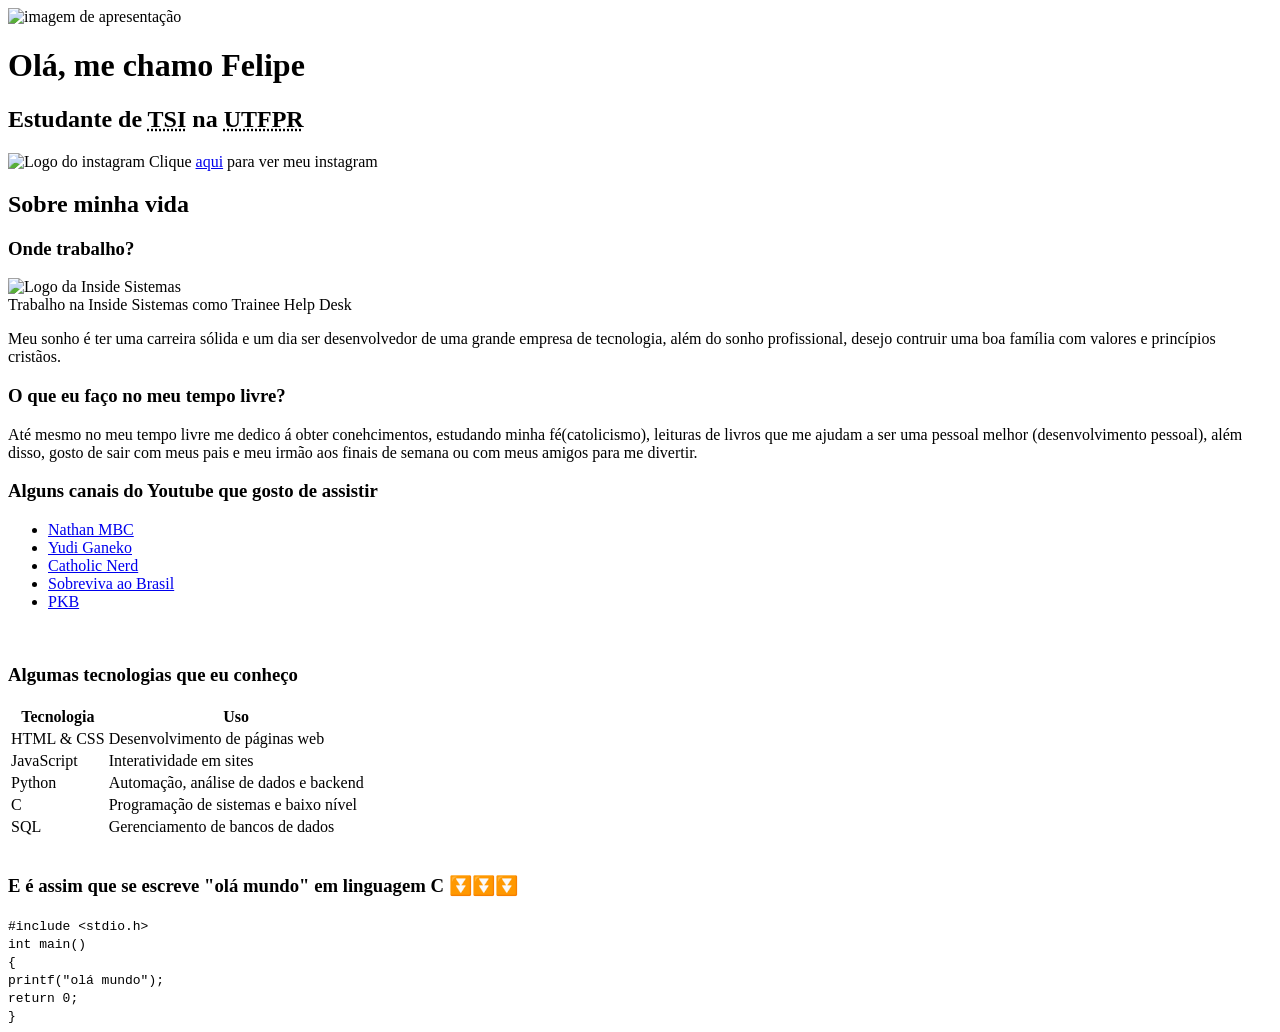
==== sitefront1.html @ 3d43f68d "HTML & CSS" ====
<!DOCTYPE html>
<html lang="pt-br">
<head>
    <meta charset="UTF-8">
    <meta name="viewport" content="width=device-width, initial-scale=1.0">
    <title>Meu site</title>
    
</head>
<body>
    <div id="apresentacao">
        <img src="imagens/perfil.jpg" alt="imagem de apresentação" id="perfil">
        <h1>Olá, me chamo Felipe</h1>
        <h2>Estudante de <abbr title="Tecnologia em Sistemas Para Internet">TSI</abbr> na <abbr title="Universidade Tecnológica Federal do Paraná">UTFPR</abbr></h2>
        <picture id="instagram">
            <img src="imagens/Instagram_icon.png" alt="Logo do instagram">
            <span>Clique <a href="https://www.instagram.com/felps_gs_" target="_blank">aqui</a> para ver meu instagram</span>
        </picture>
    
    </div>
    <div id="sonho">
        <h2>Sobre minha vida</h2>
        <h3>Onde trabalho?</h3>
        <picture>
            <img src="imagens/inside_sistemas_logo.jpeg" alt="Logo da Inside Sistemas">
            <figcaption>Trabalho na Inside Sistemas como Trainee Help Desk</figcaption>
        </picture>
        <p>Meu sonho é ter uma carreira sólida e um dia ser desenvolvedor de uma grande empresa de tecnologia, além do sonho profissional, desejo contruir uma boa família com valores e princípios cristãos.</p>
    </div>
    <div id="descricao">
        <h3>O que eu faço no meu tempo livre?</h3>
        <p>Até mesmo no meu tempo livre me dedico á obter conehcimentos, estudando minha fé(catolicismo), leituras de livros que me ajudam a ser uma pessoal melhor (desenvolvimento pessoal), além disso, gosto de sair com meus pais e meu irmão aos finais de semana ou com meus amigos para me divertir.</p>
    </div>

    <div id="canaisfavoritos">
        <h3>Alguns canais do Youtube que gosto de assistir</h3>
        <ul>
            <li><a href="https://www.youtube.com/@mbcnate" target="_blank">Nathan MBC</a></li>
            <li><a href="https://www.youtube.com/@yudiganeko" target="_blank">Yudi Ganeko</a></li>
            <li><a href="https://www.youtube.com/@catholic_Nerd" target="_blank">Catholic Nerd</a></li>
            <li><a href="https://www.youtube.com/@sobrevivaaobrasil" target="_blank">Sobreviva ao Brasil</a></li>
            <li><a href="https://www.youtube.com/@PKBJMJ" target="_blank">PKB</a></li>
        </ul>
    </div>
    <br>
    <h3 id="titulotabela">Algumas tecnologias que eu conheço</h3>
    <table id="tecnologiaseusos">
        <tr>
            <th>Tecnologia</th>
            <th>Uso</th>
        </tr>
        <tr>
            <td>HTML & CSS</td>
            <td>Desenvolvimento de páginas web</td>
        </tr>
        <tr>
            <td>JavaScript</td>
            <td>Interatividade em sites</td>
        </tr>
        <tr>
            <td>Python</td>
            <td>Automação, análise de dados e backend</td>
        </tr>
        <tr>
            <td>C</td>
            <td>Programação de sistemas e baixo nível</td>
        </tr>
        <tr>
            <td>SQL</td>
            <td>Gerenciamento de bancos de dados</td>
        </tr>
    </table>
    <br>
    <h3>E é assim que se escreve "olá mundo" em linguagem C ⏬⏬⏬</h3>
    <code>
        #include &lt;stdio.h&gt;
        <br>
            int main() <br>
            { <br>
                printf("olá mundo"); <br>
                return 0; <br>
            }
    </code>
</body>
</html>
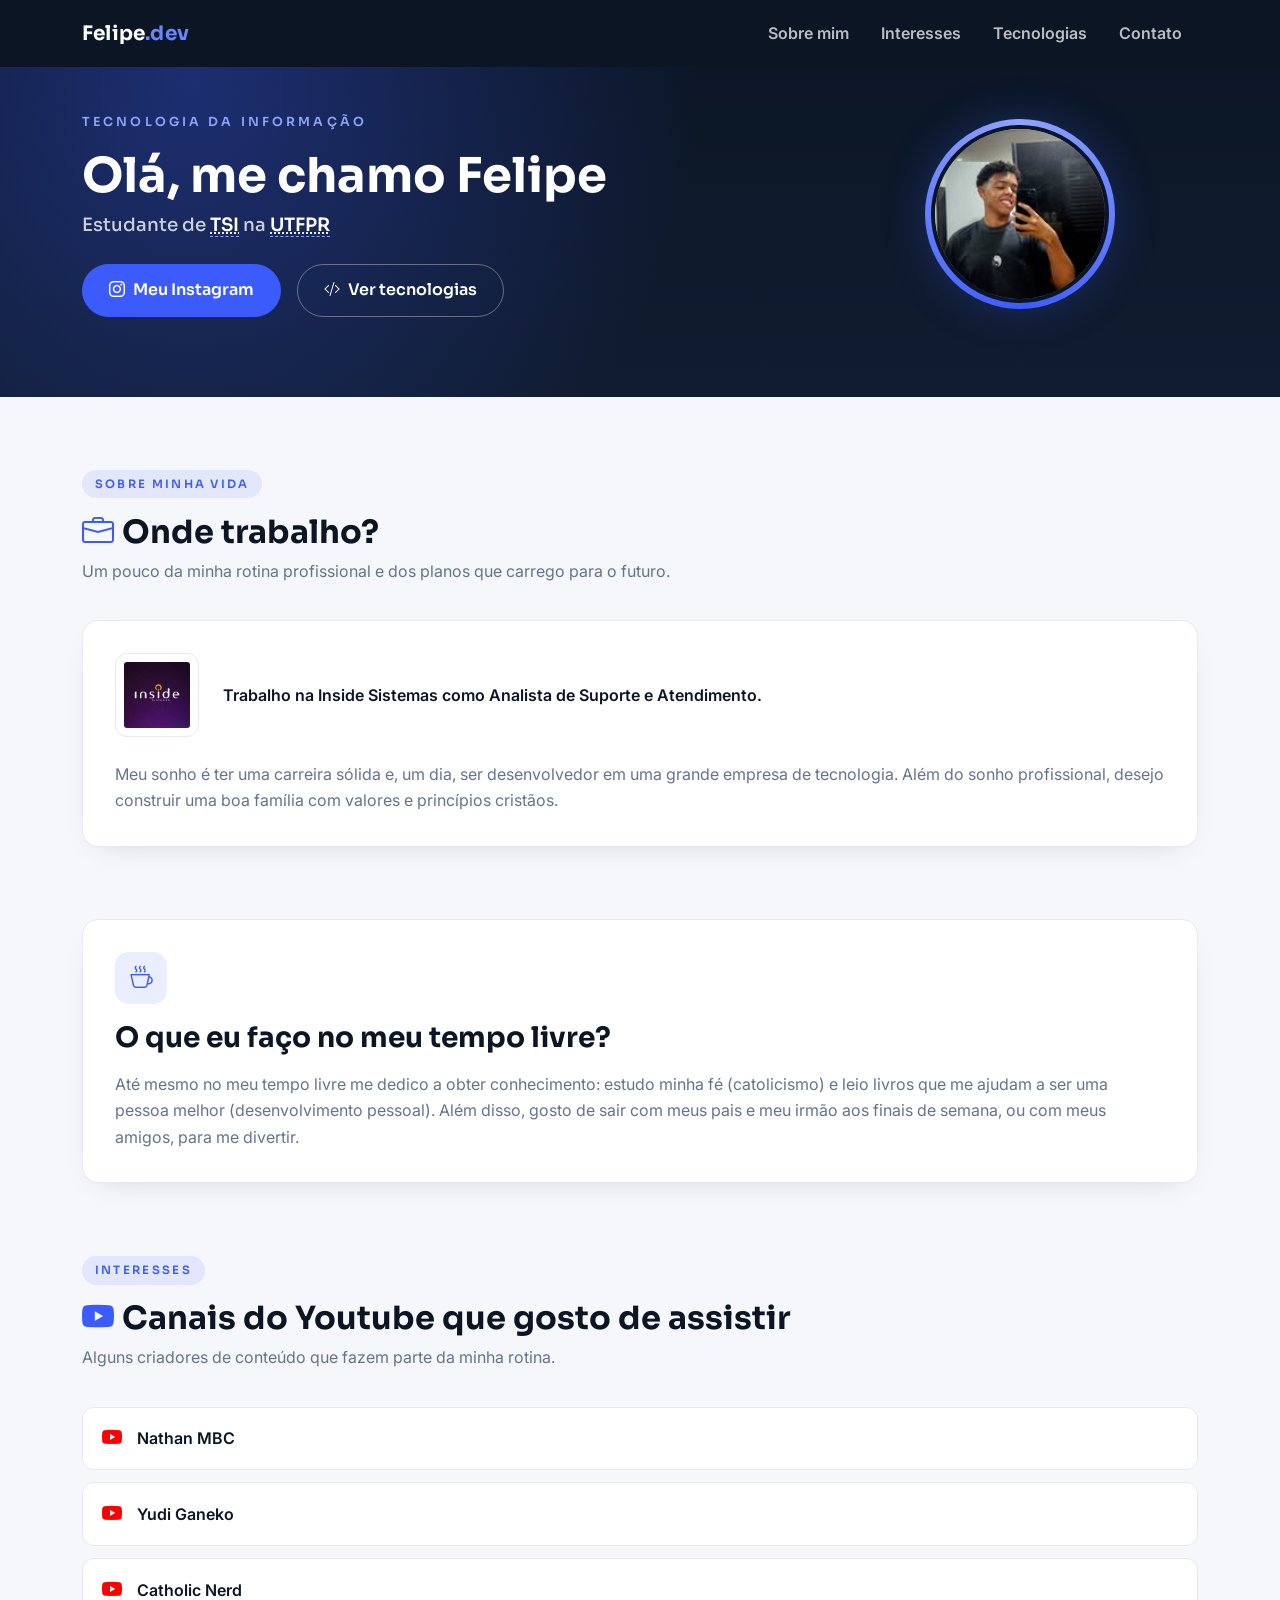
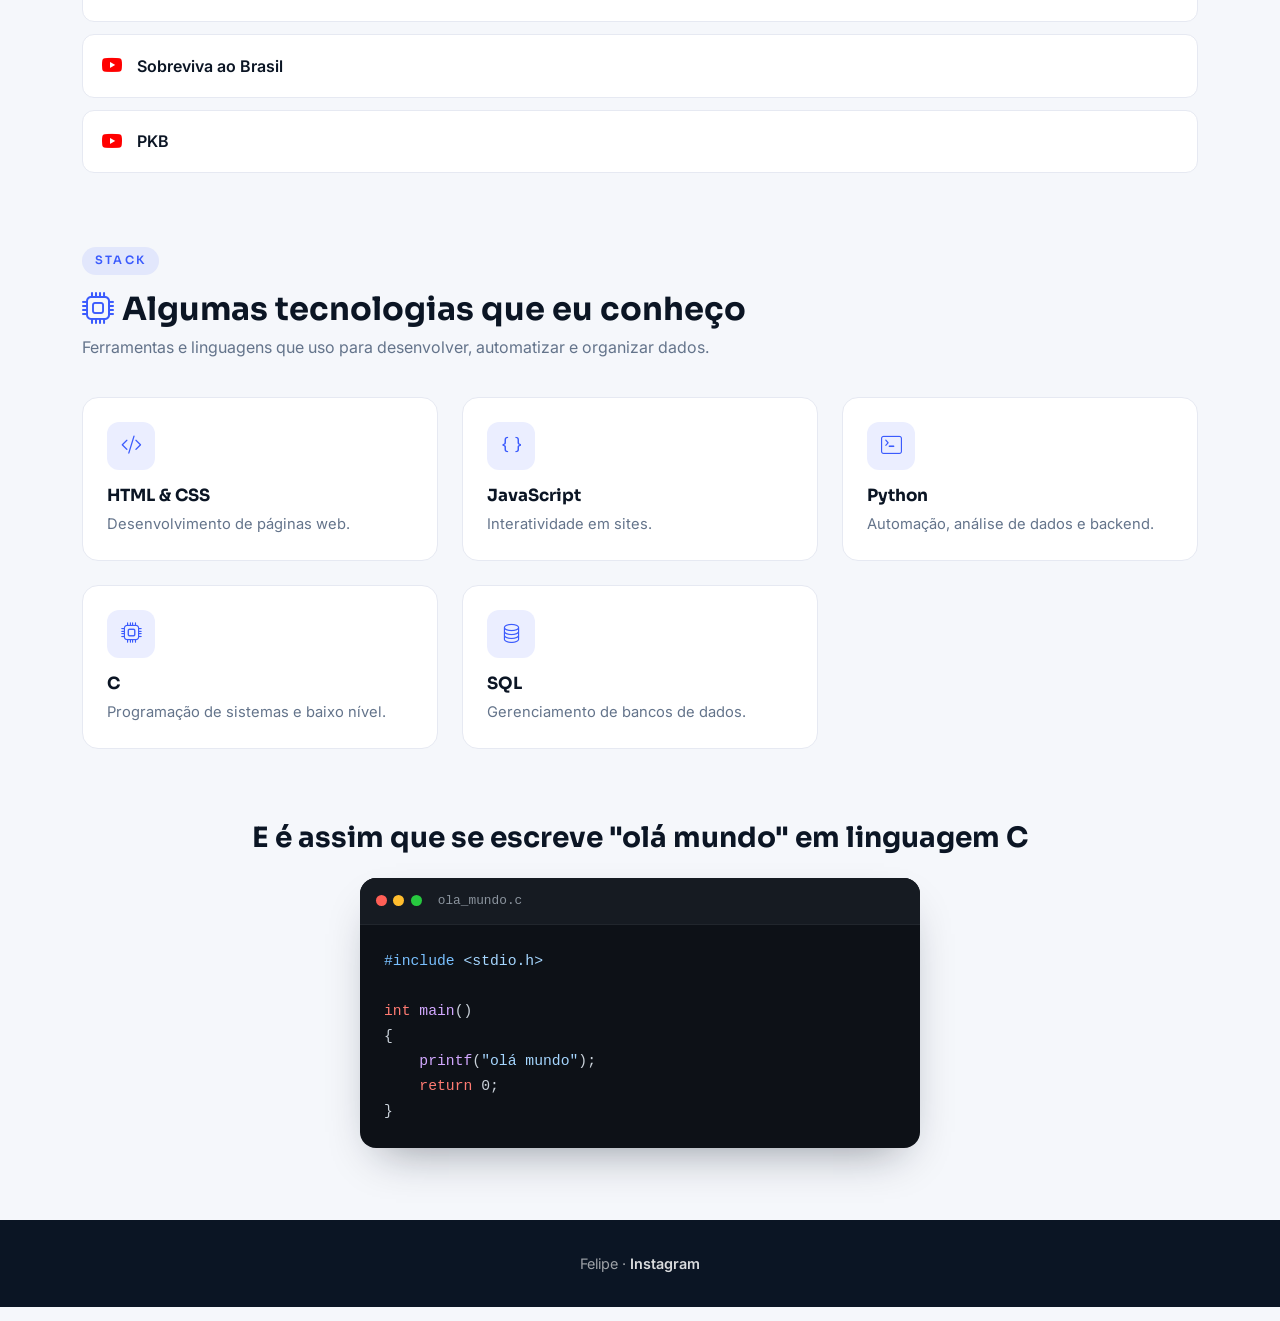
==== commit 876762d6: "Bootstrap & CSS adicionados" ====
--- a/sitefront1.html
+++ b/sitefront1.html
@@ -3,82 +3,185 @@
 <head>
     <meta charset="UTF-8">
     <meta name="viewport" content="width=device-width, initial-scale=1.0">
-    <title>Meu site</title>
-    
+    <title>Felipe &mdash; Estudante de TSI &amp; Analista de Suporte</title>
+    <meta name="description" content="Portfólio pessoal de Felipe, estudante de Tecnologia em Sistemas para Internet na UTFPR e Analista de Suporte e Atendimento na Inside Sistemas.">
+
+    <link rel="preconnect" href="https://fonts.googleapis.com">
+    <link rel="preconnect" href="https://fonts.gstatic.com" crossorigin>
+    <link href="https://fonts.googleapis.com/css2?family=Sora:wght@500;600;700&family=Inter:wght@400;500;600&display=swap" rel="stylesheet">
+
+    <link href="https://cdn.jsdelivr.net/npm/bootstrap@5.3.7/dist/css/bootstrap.min.css" rel="stylesheet">
+    <link href="https://cdn.jsdelivr.net/npm/bootstrap-icons@1.11.3/font/bootstrap-icons.min.css" rel="stylesheet">
+
+    <link rel="stylesheet" type="text/css" href="style.css">
 </head>
 <body>
-    <div id="apresentacao">
-        <img src="imagens/perfil.jpg" alt="imagem de apresentação" id="perfil">
-        <h1>Olá, me chamo Felipe</h1>
-        <h2>Estudante de <abbr title="Tecnologia em Sistemas Para Internet">TSI</abbr> na <abbr title="Universidade Tecnológica Federal do Paraná">UTFPR</abbr></h2>
-        <picture id="instagram">
-            <img src="imagens/Instagram_icon.png" alt="Logo do instagram">
-            <span>Clique <a href="https://www.instagram.com/felps_gs_" target="_blank">aqui</a> para ver meu instagram</span>
-        </picture>
-    
-    </div>
-    <div id="sonho">
-        <h2>Sobre minha vida</h2>
-        <h3>Onde trabalho?</h3>
-        <picture>
-            <img src="imagens/inside_sistemas_logo.jpeg" alt="Logo da Inside Sistemas">
-            <figcaption>Trabalho na Inside Sistemas como Trainee Help Desk</figcaption>
-        </picture>
-        <p>Meu sonho é ter uma carreira sólida e um dia ser desenvolvedor de uma grande empresa de tecnologia, além do sonho profissional, desejo contruir uma boa família com valores e princípios cristãos.</p>
-    </div>
-    <div id="descricao">
-        <h3>O que eu faço no meu tempo livre?</h3>
-        <p>Até mesmo no meu tempo livre me dedico á obter conehcimentos, estudando minha fé(catolicismo), leituras de livros que me ajudam a ser uma pessoal melhor (desenvolvimento pessoal), além disso, gosto de sair com meus pais e meu irmão aos finais de semana ou com meus amigos para me divertir.</p>
-    </div>
 
-    <div id="canaisfavoritos">
-        <h3>Alguns canais do Youtube que gosto de assistir</h3>
-        <ul>
-            <li><a href="https://www.youtube.com/@mbcnate" target="_blank">Nathan MBC</a></li>
-            <li><a href="https://www.youtube.com/@yudiganeko" target="_blank">Yudi Ganeko</a></li>
-            <li><a href="https://www.youtube.com/@catholic_Nerd" target="_blank">Catholic Nerd</a></li>
-            <li><a href="https://www.youtube.com/@sobrevivaaobrasil" target="_blank">Sobreviva ao Brasil</a></li>
-            <li><a href="https://www.youtube.com/@PKBJMJ" target="_blank">PKB</a></li>
-        </ul>
-    </div>
-    <br>
-    <h3 id="titulotabela">Algumas tecnologias que eu conheço</h3>
-    <table id="tecnologiaseusos">
-        <tr>
-            <th>Tecnologia</th>
-            <th>Uso</th>
-        </tr>
-        <tr>
-            <td>HTML & CSS</td>
-            <td>Desenvolvimento de páginas web</td>
-        </tr>
-        <tr>
-            <td>JavaScript</td>
-            <td>Interatividade em sites</td>
-        </tr>
-        <tr>
-            <td>Python</td>
-            <td>Automação, análise de dados e backend</td>
-        </tr>
-        <tr>
-            <td>C</td>
-            <td>Programação de sistemas e baixo nível</td>
-        </tr>
-        <tr>
-            <td>SQL</td>
-            <td>Gerenciamento de bancos de dados</td>
-        </tr>
-    </table>
-    <br>
-    <h3>E é assim que se escreve "olá mundo" em linguagem C ⏬⏬⏬</h3>
-    <code>
-        #include &lt;stdio.h&gt;
-        <br>
-            int main() <br>
-            { <br>
-                printf("olá mundo"); <br>
-                return 0; <br>
-            }
-    </code>
+    <!-- ===== NAVBAR ===== -->
+    <nav class="navbar navbar-expand-lg pf-navbar fixed-top">
+        <div class="container">
+            <a class="navbar-brand" href="#top">Felipe<span>.dev</span></a>
+            <button class="navbar-toggler" type="button" data-bs-toggle="collapse" data-bs-target="#pfNav" aria-controls="pfNav" aria-expanded="false" aria-label="Abrir menu">
+                <span class="navbar-toggler-icon"></span>
+            </button>
+            <div class="collapse navbar-collapse" id="pfNav">
+                <ul class="navbar-nav ms-auto">
+                    <li class="nav-item"><a class="nav-link" href="#sonho">Sobre mim</a></li>
+                    <li class="nav-item"><a class="nav-link" href="#canaisfavoritos">Interesses</a></li>
+                    <li class="nav-item"><a class="nav-link" href="#tecnologias">Tecnologias</a></li>
+                    <li class="nav-item"><a class="nav-link" href="https://www.instagram.com/felps_gs_" target="_blank">Contato</a></li>
+                </ul>
+            </div>
+        </div>
+    </nav>
+
+    <div id="top"></div>
+
+    <!-- ===== APRESENTAÇÃO / HERO ===== -->
+    <header id="apresentacao" class="pf-hero">
+        <div class="container">
+            <div class="row align-items-center gy-4">
+                <div class="col-lg-4 text-center order-lg-2">
+                    <div class="pf-avatar-ring">
+                        <img src="imagens/perfil.jpg" alt="Foto de perfil de Felipe" id="perfil">
+                    </div>
+                </div>
+                <div class="col-lg-8 order-lg-1 text-center text-lg-start">
+                    <p class="pf-eyebrow">Tecnologia da Informação</p>
+                    <h1>Olá, me chamo Felipe</h1>
+                    <h2>Estudante de <abbr title="Tecnologia em Sistemas Para Internet">TSI</abbr> na <abbr title="Universidade Tecnológica Federal do Paraná">UTFPR</abbr></h2>
+                    <div class="d-flex flex-wrap gap-3 justify-content-center justify-content-lg-start">
+                        <a href="https://www.instagram.com/felps_gs_" target="_blank" class="pf-btn-primary">
+                            <i class="bi bi-instagram" aria-hidden="true"></i> Meu Instagram
+                        </a>
+                        <a href="#tecnologias" class="pf-btn-outline">
+                            <i class="bi bi-code-slash" aria-hidden="true"></i> Ver tecnologias
+                        </a>
+                    </div>
+                </div>
+            </div>
+        </div>
+    </header>
+
+    <!-- ===== SOBRE / ONDE TRABALHO ===== -->
+    <section id="sonho" class="pf-section">
+        <div class="container">
+            <span class="pf-kicker">Sobre minha vida</span>
+            <h2 class="pf-section-title"><i class="bi bi-briefcase" aria-hidden="true"></i>Onde trabalho?</h2>
+            <p class="pf-section-sub">Um pouco da minha rotina profissional e dos planos que carrego para o futuro.</p>
+
+            <div class="pf-card">
+                <figure class="pf-work-card m-0">
+                    <img src="imagens/inside_sistemas_logo.jpeg" alt="Logo da Inside Sistemas">
+                    <figcaption>Trabalho na Inside Sistemas como Analista de Suporte e Atendimento.</figcaption>
+                </figure>
+                <p class="pf-dream-text">Meu sonho é ter uma carreira sólida e, um dia, ser desenvolvedor em uma grande empresa de tecnologia. Além do sonho profissional, desejo construir uma boa família com valores e princípios cristãos.</p>
+            </div>
+        </div>
+    </section>
+
+    <!-- ===== TEMPO LIVRE ===== -->
+    <section id="descricao" class="pf-section pt-0">
+        <div class="container">
+            <div class="pf-card">
+                <div class="pf-freetime-icon"><i class="bi bi-cup-hot" aria-hidden="true"></i></div>
+                <h3 class="mb-3">O que eu faço no meu tempo livre?</h3>
+                <p class="mb-0" style="color: var(--muted);">Até mesmo no meu tempo livre me dedico a obter conhecimento: estudo minha fé (catolicismo) e leio livros que me ajudam a ser uma pessoa melhor (desenvolvimento pessoal). Além disso, gosto de sair com meus pais e meu irmão aos finais de semana, ou com meus amigos, para me divertir.</p>
+            </div>
+        </div>
+    </section>
+
+    <!-- ===== CANAIS FAVORITOS ===== -->
+    <section id="canaisfavoritos" class="pf-section pt-0">
+        <div class="container">
+            <span class="pf-kicker">Interesses</span>
+            <h2 class="pf-section-title"><i class="bi bi-youtube" aria-hidden="true"></i>Canais do Youtube que gosto de assistir</h2>
+            <p class="pf-section-sub">Alguns criadores de conteúdo que fazem parte da minha rotina.</p>
+
+            <ul class="pf-channel-list">
+                <li><a class="pf-channel-link" href="https://www.youtube.com/@mbcnate" target="_blank"><i class="bi bi-youtube" aria-hidden="true"></i>Nathan MBC</a></li>
+                <li><a class="pf-channel-link" href="https://www.youtube.com/@yudiganeko" target="_blank"><i class="bi bi-youtube" aria-hidden="true"></i>Yudi Ganeko</a></li>
+                <li><a class="pf-channel-link" href="https://www.youtube.com/@catholic_Nerd" target="_blank"><i class="bi bi-youtube" aria-hidden="true"></i>Catholic Nerd</a></li>
+                <li><a class="pf-channel-link" href="https://www.youtube.com/@sobrevivaaobrasil" target="_blank"><i class="bi bi-youtube" aria-hidden="true"></i>Sobreviva ao Brasil</a></li>
+                <li><a class="pf-channel-link" href="https://www.youtube.com/@PKBJMJ" target="_blank"><i class="bi bi-youtube" aria-hidden="true"></i>PKB</a></li>
+            </ul>
+        </div>
+    </section>
+
+    <!-- ===== TECNOLOGIAS ===== -->
+    <section id="tecnologias" class="pf-section pt-0">
+        <div class="container">
+            <span class="pf-kicker">Stack</span>
+            <h2 class="pf-section-title" id="titulotabela"><i class="bi bi-cpu" aria-hidden="true"></i>Algumas tecnologias que eu conheço</h2>
+            <p class="pf-section-sub">Ferramentas e linguagens que uso para desenvolver, automatizar e organizar dados.</p>
+
+            <div class="row g-4" id="tecnologiaseusos">
+                <div class="col-sm-6 col-lg-4">
+                    <div class="pf-tech-card">
+                        <div class="pf-tech-icon"><i class="bi bi-code-slash" aria-hidden="true"></i></div>
+                        <h4>HTML &amp; CSS</h4>
+                        <p>Desenvolvimento de páginas web.</p>
+                    </div>
+                </div>
+                <div class="col-sm-6 col-lg-4">
+                    <div class="pf-tech-card">
+                        <div class="pf-tech-icon"><i class="bi bi-braces" aria-hidden="true"></i></div>
+                        <h4>JavaScript</h4>
+                        <p>Interatividade em sites.</p>
+                    </div>
+                </div>
+                <div class="col-sm-6 col-lg-4">
+                    <div class="pf-tech-card">
+                        <div class="pf-tech-icon"><i class="bi bi-terminal" aria-hidden="true"></i></div>
+                        <h4>Python</h4>
+                        <p>Automação, análise de dados e backend.</p>
+                    </div>
+                </div>
+                <div class="col-sm-6 col-lg-4">
+                    <div class="pf-tech-card">
+                        <div class="pf-tech-icon"><i class="bi bi-cpu" aria-hidden="true"></i></div>
+                        <h4>C</h4>
+                        <p>Programação de sistemas e baixo nível.</p>
+                    </div>
+                </div>
+                <div class="col-sm-6 col-lg-4">
+                    <div class="pf-tech-card">
+                        <div class="pf-tech-icon"><i class="bi bi-database" aria-hidden="true"></i></div>
+                        <h4>SQL</h4>
+                        <p>Gerenciamento de bancos de dados.</p>
+                    </div>
+                </div>
+            </div>
+        </div>
+    </section>
+
+    <!-- ===== CÓDIGO ===== -->
+    <section class="pf-section pt-0">
+        <div class="container">
+            <h3 class="text-center mb-4">E é assim que se escreve "olá mundo" em linguagem C</h3>
+            <div class="pf-code-window">
+                <div class="pf-code-titlebar">
+                    <span></span><span></span><span></span>
+                    <small>ola_mundo.c</small>
+                </div>
+                <pre><code><span class="tok-pre">#include</span> <span class="tok-str">&lt;stdio.h&gt;</span>
+
+<span class="tok-key">int</span> <span class="tok-fn">main</span>()
+{
+    <span class="tok-fn">printf</span>(<span class="tok-str">"olá mundo"</span>);
+    <span class="tok-key">return</span> 0;
+}</code></pre>
+            </div>
+        </div>
+    </section>
+
+    <!-- ===== FOOTER ===== -->
+    <footer class="pf-footer">
+        <div class="container">
+            Felipe &middot; <a href="https://www.instagram.com/felps_gs_" target="_blank">Instagram</a>
+        </div>
+    </footer>
+
+    <script src="https://cdn.jsdelivr.net/npm/bootstrap@5.3.7/dist/js/bootstrap.bundle.min.js"></script>
 </body>
 </html>
--- a/style.css
+++ b/style.css
@@ -0,0 +1,375 @@
+@charset "UTF-8";
+
+:root{
+  --navy:        #0b1524;
+  --navy-soft:   #101c30;
+  --ink:         #1c2536;
+  --muted:       #64748b;
+  --bg:          #f5f7fb;
+  --card:        #ffffff;
+  --border:      #e6e9f2;
+
+  --accent:      #3b5bfd;
+  --accent-dark: #2a44d6;
+  --accent-soft: rgba(59,91,253,0.10);
+  --accent-glow: rgba(59,91,253,0.35);
+
+  --font-display: 'Sora', sans-serif;
+  --font-body:    'Inter', sans-serif;
+
+  --radius: 16px;
+  --ease: cubic-bezier(.22,.61,.36,1);
+}
+
+*{ box-sizing: border-box; }
+html{ scroll-behavior: smooth; }
+
+body{
+  margin: 0;
+  background: var(--bg);
+  color: var(--ink);
+  font-family: var(--font-body);
+  font-size: 16px;
+  line-height: 1.65;
+}
+
+@media (prefers-reduced-motion: reduce){
+  *{ animation-duration: 0.001ms !important; animation-iteration-count: 1 !important; transition-duration: 0.001ms !important; scroll-behavior: auto !important; }
+}
+
+h1, h2, h3, h4{
+  font-family: var(--font-display);
+  color: var(--navy);
+  font-weight: 700;
+}
+
+a{ color: var(--accent); text-decoration: none; font-weight: 600; }
+a:hover{ color: var(--accent-dark); text-decoration: underline; }
+a:focus-visible, button:focus-visible{
+  outline: 2px solid var(--accent);
+  outline-offset: 3px;
+}
+
+abbr{
+  text-decoration: none;
+  border-bottom: 1px dashed var(--accent);
+  cursor: help;
+}
+
+::selection{ background: var(--accent-soft); color: var(--navy); }
+
+/* ---------- NAVBAR ---------- */
+.pf-navbar{
+  background: var(--navy);
+  padding-top: .75rem;
+  padding-bottom: .75rem;
+}
+.pf-navbar .navbar-brand{
+  font-family: var(--font-display);
+  font-weight: 700;
+  color: #fff;
+  letter-spacing: .01em;
+}
+.pf-navbar .navbar-brand span{ color: var(--accent-glow); color: #6b85ff; }
+.pf-navbar .nav-link{
+  color: rgba(255,255,255,0.72);
+  font-weight: 600;
+  padding: .5rem 1rem !important;
+  transition: color .2s var(--ease);
+}
+.pf-navbar .nav-link:hover,
+.pf-navbar .nav-link:focus{ color: #fff; }
+.pf-navbar .navbar-toggler{ border-color: rgba(255,255,255,0.25); }
+.pf-navbar .navbar-toggler-icon{ filter: invert(1); }
+
+/* ---------- HERO ---------- */
+.pf-hero{
+  background:
+    radial-gradient(circle at 15% 20%, rgba(59,91,253,0.35) 0%, transparent 45%),
+    linear-gradient(180deg, var(--navy) 0%, var(--navy-soft) 100%);
+  color: #fff;
+  padding: 7rem 0 5rem 0;
+}
+.pf-eyebrow{
+  font-family: var(--font-display);
+  font-weight: 600;
+  letter-spacing: .25em;
+  text-transform: uppercase;
+  font-size: .78rem;
+  color: #8fa3ff;
+  margin-bottom: .9rem;
+}
+.pf-hero h1{
+  color: #fff;
+  font-size: clamp(2.1rem, 4vw, 3rem);
+  margin-bottom: .6rem;
+}
+.pf-hero h2{
+  color: rgba(255,255,255,0.78);
+  font-weight: 500;
+  font-size: 1.15rem;
+  margin-bottom: 1.75rem;
+}
+.pf-hero h2 abbr{ border-bottom-color: #8fa3ff; color: #fff; font-weight: 600; }
+
+.pf-avatar-ring{
+  width: 190px;
+  height: 190px;
+  border-radius: 50%;
+  padding: 6px;
+  margin: 0 auto;
+  background: conic-gradient(from 180deg, var(--accent), #8fa3ff, var(--accent));
+  box-shadow: 0 0 45px -5px var(--accent-glow);
+}
+.pf-avatar-ring img{
+  width: 100%;
+  height: 100%;
+  object-fit: cover;
+  border-radius: 50%;
+  border: 4px solid var(--navy);
+  display: block;
+}
+
+.pf-btn-primary{
+  font-family: var(--font-display);
+  font-weight: 600;
+  background: var(--accent);
+  color: #fff;
+  border: 1px solid var(--accent);
+  padding: .75rem 1.6rem;
+  border-radius: 999px;
+  display: inline-flex;
+  align-items: center;
+  gap: .55rem;
+  transition: all .25s var(--ease);
+  text-decoration: none;
+}
+.pf-btn-primary:hover,
+.pf-btn-primary:focus-visible{
+  background: var(--accent-dark);
+  border-color: var(--accent-dark);
+  color: #fff;
+  text-decoration: none;
+  box-shadow: 0 10px 25px -8px var(--accent-glow);
+}
+.pf-btn-outline{
+  font-family: var(--font-display);
+  font-weight: 600;
+  color: #fff;
+  border: 1px solid rgba(255,255,255,0.35);
+  padding: .75rem 1.6rem;
+  border-radius: 999px;
+  display: inline-flex;
+  align-items: center;
+  gap: .55rem;
+  transition: all .25s var(--ease);
+  text-decoration: none;
+}
+.pf-btn-outline:hover,
+.pf-btn-outline:focus-visible{
+  border-color: #fff;
+  color: #fff;
+  text-decoration: none;
+  background: rgba(255,255,255,0.08);
+}
+
+/* ---------- SEÇÕES ---------- */
+.pf-section{ padding: 4.5rem 0; }
+.pf-section-title{
+  font-size: clamp(1.5rem, 2.5vw, 2rem);
+  margin-bottom: .4rem;
+}
+.pf-section-title i{ color: var(--accent); margin-right: .5rem; }
+.pf-section-sub{
+  color: var(--muted);
+  margin-bottom: 2.25rem;
+  max-width: 640px;
+}
+.pf-kicker{
+  display: inline-block;
+  font-family: var(--font-display);
+  font-weight: 600;
+  font-size: .72rem;
+  letter-spacing: .2em;
+  text-transform: uppercase;
+  color: var(--accent);
+  background: var(--accent-soft);
+  padding: .3rem .8rem;
+  border-radius: 999px;
+  margin-bottom: .9rem;
+}
+
+/* ---------- CARDS GERAIS ---------- */
+.pf-card{
+  background: var(--card);
+  border: 1px solid var(--border);
+  border-radius: var(--radius);
+  padding: 2rem;
+  box-shadow: 0 10px 30px -20px rgba(11,21,36,0.25);
+}
+
+.pf-work-card{
+  display: flex;
+  gap: 1.5rem;
+  align-items: center;
+}
+.pf-work-card img{
+  width: 84px;
+  height: 84px;
+  object-fit: contain;
+  background: #fff;
+  border: 1px solid var(--border);
+  border-radius: 12px;
+  padding: 8px;
+  flex-shrink: 0;
+}
+.pf-work-card figcaption{
+  font-weight: 600;
+  color: var(--navy);
+  margin: 0;
+}
+.pf-dream-text{
+  margin-top: 1.5rem;
+  color: var(--muted);
+  margin-bottom: 0;
+}
+
+.pf-freetime-icon{
+  width: 52px;
+  height: 52px;
+  border-radius: 14px;
+  background: var(--accent-soft);
+  color: var(--accent);
+  display: flex;
+  align-items: center;
+  justify-content: center;
+  font-size: 1.4rem;
+  margin-bottom: 1.1rem;
+}
+
+/* ---------- CANAIS FAVORITOS ---------- */
+.pf-channel-list{
+  list-style: none;
+  padding: 0;
+  margin: 0;
+  display: grid;
+  gap: .75rem;
+}
+.pf-channel-list li{ margin: 0; }
+.pf-channel-link{
+  display: flex;
+  align-items: center;
+  gap: .9rem;
+  background: var(--card);
+  border: 1px solid var(--border);
+  border-radius: 12px;
+  padding: .9rem 1.2rem;
+  color: var(--navy) !important;
+  font-weight: 600;
+  transition: transform .2s var(--ease), border-color .2s var(--ease), box-shadow .2s var(--ease);
+}
+.pf-channel-link:hover,
+.pf-channel-link:focus-visible{
+  transform: translateX(4px);
+  border-color: var(--accent);
+  box-shadow: 0 8px 20px -12px var(--accent-glow);
+  text-decoration: none;
+}
+.pf-channel-link i{ color: #ff0000; font-size: 1.25rem; }
+
+/* ---------- TECNOLOGIAS ---------- */
+.pf-tech-card{
+  background: var(--card);
+  border: 1px solid var(--border);
+  border-radius: var(--radius);
+  padding: 1.5rem;
+  height: 100%;
+  transition: transform .25s var(--ease), border-color .25s var(--ease);
+}
+.pf-tech-card:hover{
+  transform: translateY(-5px);
+  border-color: var(--accent);
+}
+.pf-tech-icon{
+  width: 48px;
+  height: 48px;
+  border-radius: 12px;
+  background: var(--accent-soft);
+  color: var(--accent);
+  display: flex;
+  align-items: center;
+  justify-content: center;
+  font-size: 1.3rem;
+  margin-bottom: 1rem;
+}
+.pf-tech-card h4{
+  font-size: 1.05rem;
+  margin-bottom: .35rem;
+}
+.pf-tech-card p{
+  color: var(--muted);
+  font-size: .92rem;
+  margin: 0;
+}
+
+/* ---------- BLOCO DE CÓDIGO ---------- */
+.pf-code-window{
+  background: #0d1117;
+  border-radius: var(--radius);
+  overflow: hidden;
+  box-shadow: 0 20px 45px -20px rgba(11,21,36,0.45);
+  max-width: 560px;
+  margin: 0 auto;
+}
+.pf-code-titlebar{
+  display: flex;
+  align-items: center;
+  gap: .4rem;
+  padding: .75rem 1rem;
+  background: #161b22;
+  border-bottom: 1px solid #21262d;
+}
+.pf-code-titlebar span{
+  width: 11px; height: 11px; border-radius: 50%;
+}
+.pf-code-titlebar span:nth-child(1){ background: #ff5f56; }
+.pf-code-titlebar span:nth-child(2){ background: #ffbd2e; }
+.pf-code-titlebar span:nth-child(3){ background: #27c93f; }
+.pf-code-titlebar small{
+  margin-left: .6rem;
+  color: #8b949e;
+  font-family: monospace;
+  font-size: .8rem;
+}
+.pf-code-window pre{
+  margin: 0;
+  padding: 1.5rem;
+  font-family: 'Fira Code', monospace;
+  font-size: .92rem;
+  line-height: 1.7;
+  color: #c9d1d9;
+  overflow-x: auto;
+}
+.pf-code-window .tok-key{ color: #ff7b72; }
+.pf-code-window .tok-fn{ color: #d2a8ff; }
+.pf-code-window .tok-str{ color: #a5d6ff; }
+.pf-code-window .tok-com{ color: #8b949e; font-style: italic; }
+.pf-code-window .tok-pre{ color: #79c0ff; }
+
+/* ---------- FOOTER ---------- */
+.pf-footer{
+  background: var(--navy);
+  color: rgba(255,255,255,0.6);
+  text-align: center;
+  padding: 2rem 0;
+  font-size: .9rem;
+}
+.pf-footer a{ color: rgba(255,255,255,0.85); }
+
+/* ---------- RESPONSIVO ---------- */
+@media (max-width: 767.98px){
+  .pf-hero{ text-align: center; padding: 6rem 0 3.5rem 0; }
+  .pf-avatar-ring{ margin-bottom: 1.75rem; }
+  .pf-work-card{ flex-direction: column; text-align: center; }
+  .pf-section{ padding: 3rem 0; }
+}
